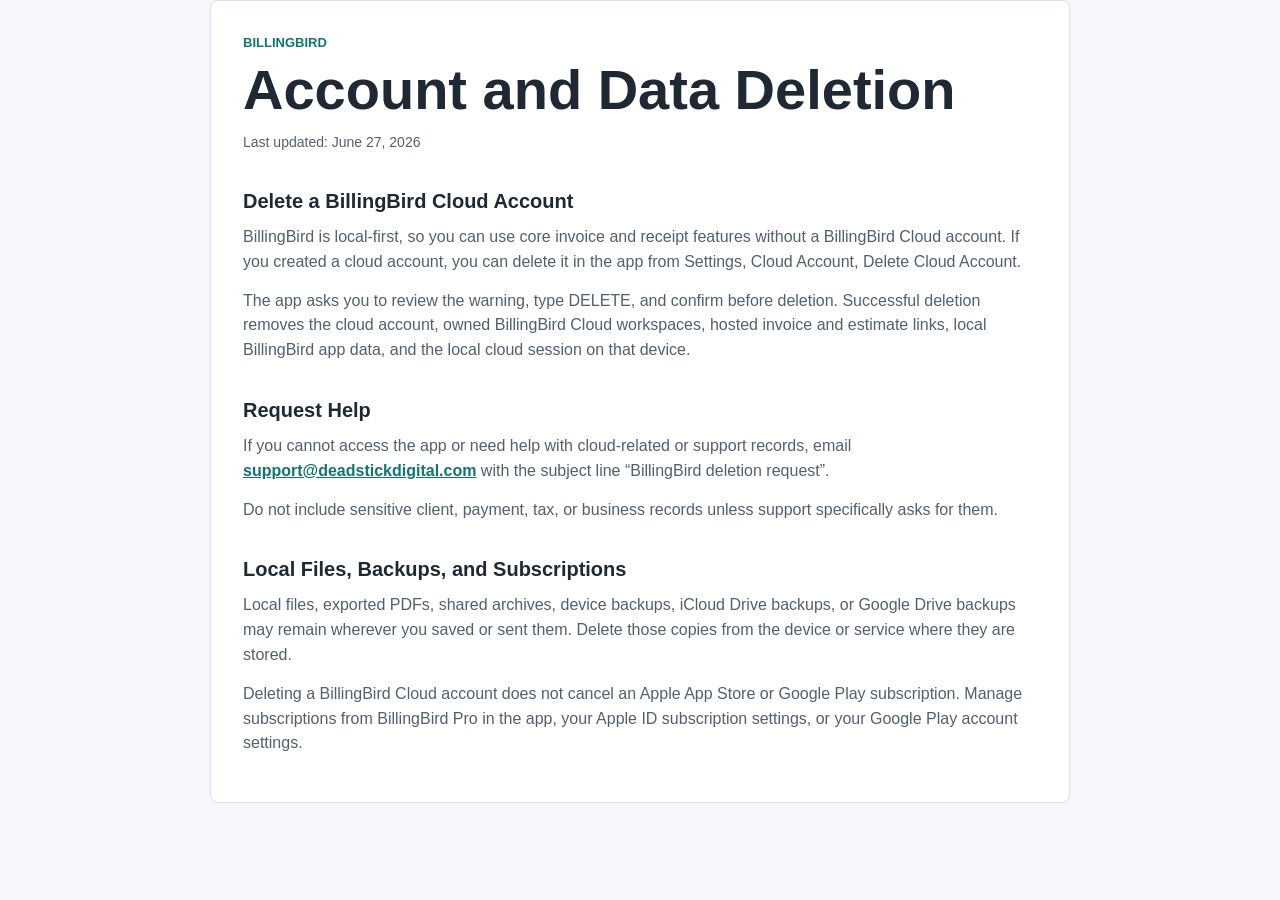
==== docs/account-deletion.html @ d2fde7e1 "Sync latest local work" ====
<!doctype html>
<html lang="en">
  <head>
    <meta charset="utf-8">
    <meta name="viewport" content="width=device-width, initial-scale=1">
    <title>BillingBird Account and Data Deletion</title>
    <link rel="stylesheet" href="./styles.css">
  </head>
  <body>
    <main class="page document">
      <p class="eyebrow">BillingBird</p>
      <h1>Account and Data Deletion</h1>
      <p class="updated">Last updated: June 27, 2026</p>

      <h2>Delete a BillingBird Cloud Account</h2>
      <p>
        BillingBird is local-first, so you can use core invoice and receipt features without
        a BillingBird Cloud account. If you created a cloud account, you can delete it in the
        app from Settings, Cloud Account, Delete Cloud Account.
      </p>
      <p>
        The app asks you to review the warning, type DELETE, and confirm before deletion.
        Successful deletion removes the cloud account, owned BillingBird Cloud workspaces,
        hosted invoice and estimate links, local BillingBird app data, and the local cloud
        session on that device.
      </p>

      <h2>Request Help</h2>
      <p>
        If you cannot access the app or need help with cloud-related or support records,
        email <a href="mailto:support@deadstickdigital.com">support@deadstickdigital.com</a>
        with the subject line “BillingBird deletion request”.
      </p>
      <p>
        Do not include sensitive client, payment, tax, or business records unless support
        specifically asks for them.
      </p>

      <h2>Local Files, Backups, and Subscriptions</h2>
      <p>
        Local files, exported PDFs, shared archives, device backups, iCloud Drive backups, or
        Google Drive backups may remain wherever you saved or sent them. Delete those copies
        from the device or service where they are stored.
      </p>
      <p>
        Deleting a BillingBird Cloud account does not cancel an Apple App Store or Google Play
        subscription. Manage subscriptions from BillingBird Pro in the app, your Apple ID
        subscription settings, or your Google Play account settings.
      </p>
    </main>
  </body>
</html>
---- docs/styles.css ----
:root {
  color-scheme: light;
  --ink: #1f2933;
  --muted: #52606d;
  --line: #d9e2ec;
  --accent: #0f766e;
  --surface: #ffffff;
  --background: #f5f7fa;
}

* {
  box-sizing: border-box;
}

body {
  margin: 0;
  background: var(--background);
  color: var(--ink);
  font-family: -apple-system, BlinkMacSystemFont, "Segoe UI", sans-serif;
  line-height: 1.55;
}

a {
  color: var(--accent);
  font-weight: 700;
}

.page {
  max-width: 860px;
  margin: 0 auto;
  padding: 48px 20px 72px;
}

.hero,
.document {
  background: var(--surface);
  border: 1px solid var(--line);
  border-radius: 8px;
  padding: 32px;
}

.eyebrow {
  margin: 0 0 8px;
  color: var(--accent);
  font-size: 13px;
  font-weight: 800;
  letter-spacing: 0;
  text-transform: uppercase;
}

h1 {
  margin: 0 0 14px;
  font-size: clamp(32px, 8vw, 56px);
  line-height: 1.02;
  letter-spacing: 0;
}

h2 {
  margin: 32px 0 8px;
  font-size: 20px;
  letter-spacing: 0;
}

p {
  margin: 0 0 14px;
  color: var(--muted);
  font-size: 16px;
}

.updated {
  color: var(--muted);
  font-size: 14px;
}

.actions {
  display: flex;
  flex-wrap: wrap;
  gap: 12px;
  margin-top: 24px;
}

.actions a {
  display: inline-flex;
  min-height: 44px;
  align-items: center;
  border: 1px solid var(--line);
  border-radius: 8px;
  padding: 0 16px;
  background: #f8fafc;
  text-decoration: none;
}

@media (max-width: 560px) {
  .page {
    padding: 24px 12px 48px;
  }

  .hero,
  .document {
    padding: 22px;
  }
}
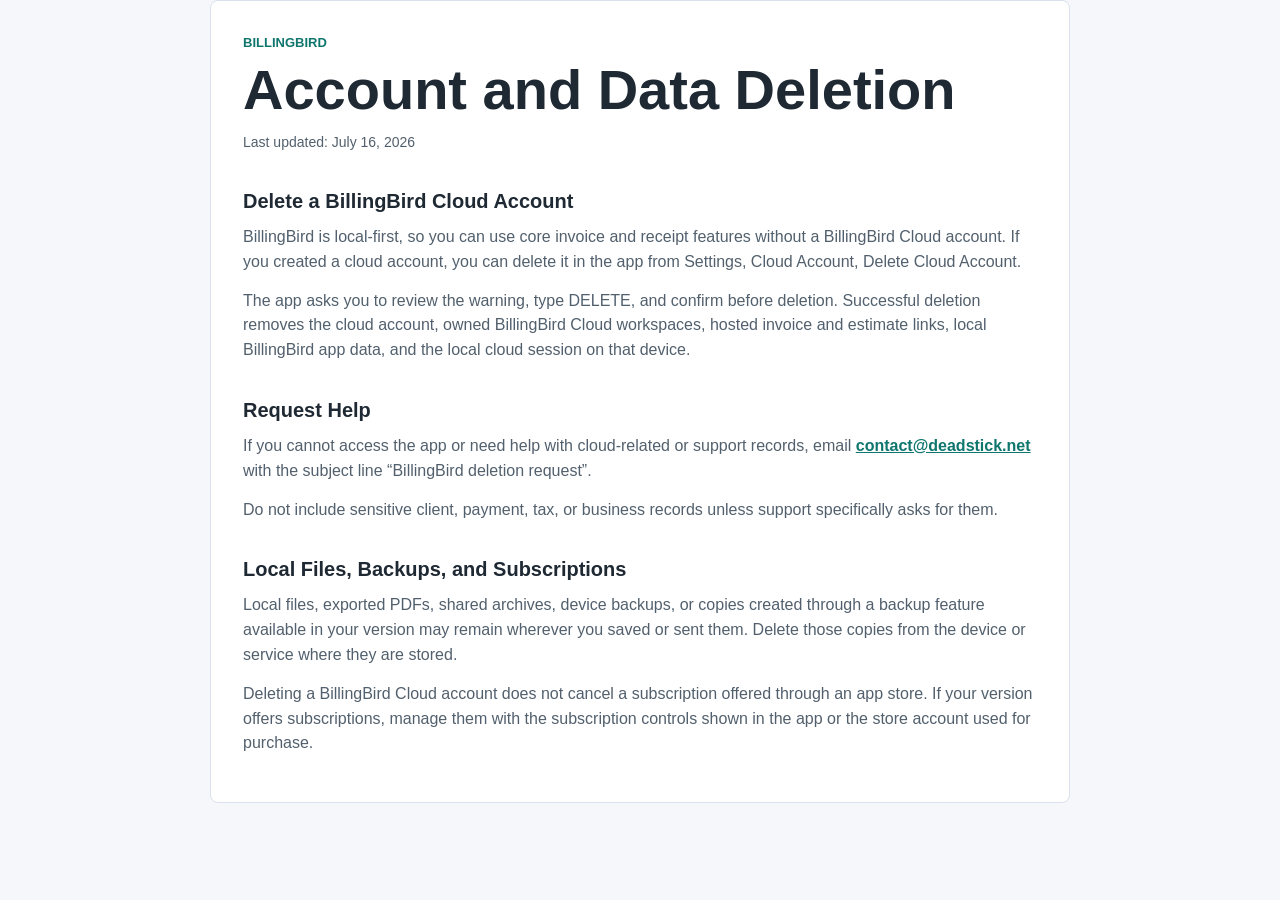
==== commit ca807de7: "docs: Google Play listing, store assets and page updates Co-Authored-By: Claude Sonnet 5.5 <noreply@" ====
--- a/docs/account-deletion.html
+++ b/docs/account-deletion.html
@@ -1,4 +1,4 @@
-<!doctype html>
+<!DOCTYPE html>
 <html lang="en">
   <head>
     <meta charset="utf-8">
@@ -10,7 +10,7 @@
     <main class="page document">
       <p class="eyebrow">BillingBird</p>
       <h1>Account and Data Deletion</h1>
-      <p class="updated">Last updated: June 27, 2026</p>
+      <p class="updated">Last updated: July 16, 2026</p>
 
       <h2>Delete a BillingBird Cloud Account</h2>
       <p>
@@ -28,7 +28,7 @@
       <h2>Request Help</h2>
       <p>
         If you cannot access the app or need help with cloud-related or support records,
-        email <a href="mailto:support@deadstickdigital.com">support@deadstickdigital.com</a>
+        email <a href="mailto:contact@deadstick.net">contact@deadstick.net</a>
         with the subject line “BillingBird deletion request”.
       </p>
       <p>
@@ -38,14 +38,14 @@
 
       <h2>Local Files, Backups, and Subscriptions</h2>
       <p>
-        Local files, exported PDFs, shared archives, device backups, iCloud Drive backups, or
-        Google Drive backups may remain wherever you saved or sent them. Delete those copies
-        from the device or service where they are stored.
+        Local files, exported PDFs, shared archives, device backups, or copies created through a
+        backup feature available in your version may remain wherever you saved or sent them.
+        Delete those copies from the device or service where they are stored.
       </p>
       <p>
-        Deleting a BillingBird Cloud account does not cancel an Apple App Store or Google Play
-        subscription. Manage subscriptions from BillingBird Pro in the app, your Apple ID
-        subscription settings, or your Google Play account settings.
+        Deleting a BillingBird Cloud account does not cancel a subscription offered through an
+        app store. If your version offers subscriptions, manage them with the subscription
+        controls shown in the app or the store account used for purchase.
       </p>
     </main>
   </body>
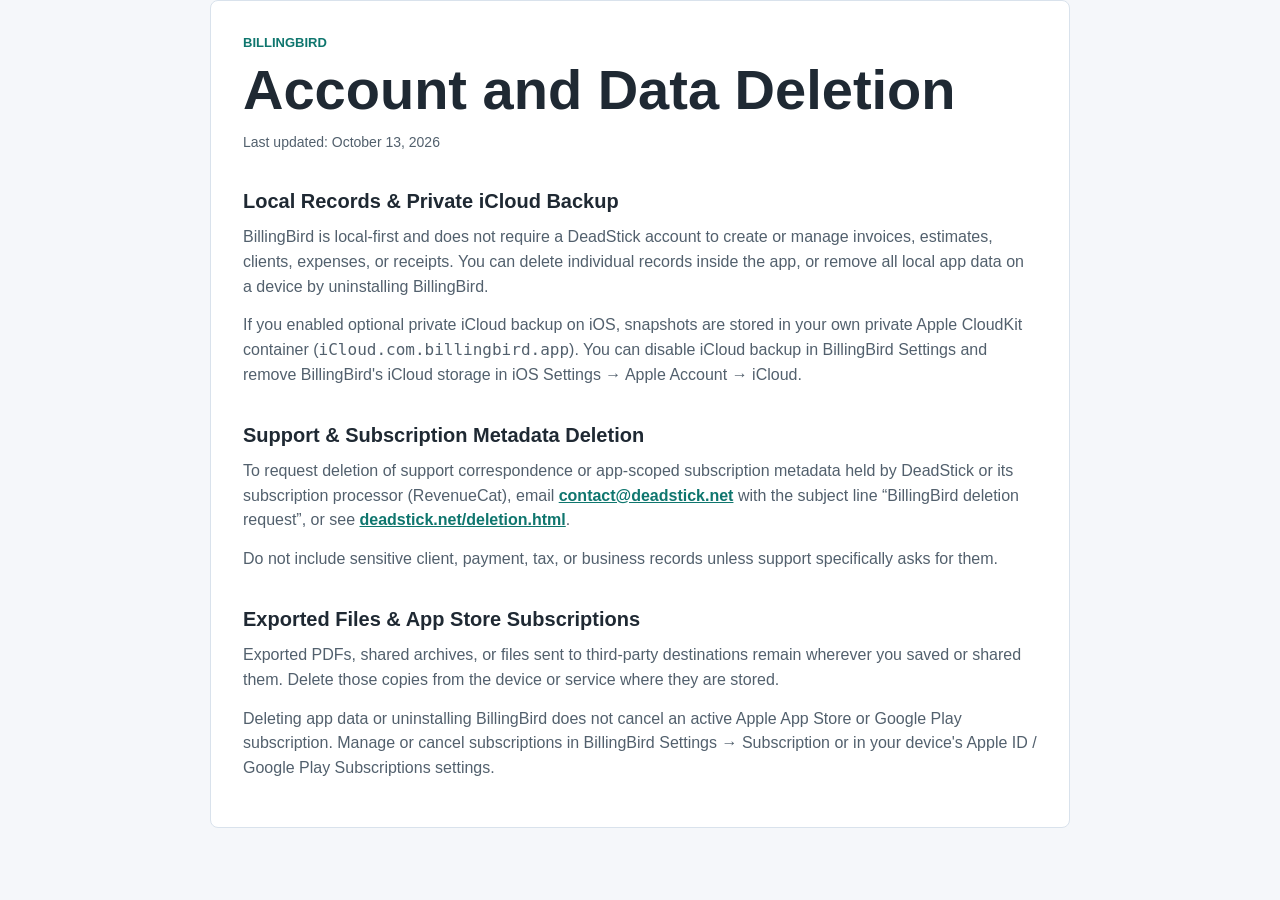
==== commit 7ecbda72: "docs: align BillingBird store pages with 1.0.3 RevenueCat and CloudKit privacy disclosures" ====
--- a/docs/account-deletion.html
+++ b/docs/account-deletion.html
@@ -10,42 +10,44 @@
     <main class="page document">
       <p class="eyebrow">BillingBird</p>
       <h1>Account and Data Deletion</h1>
-      <p class="updated">Last updated: July 16, 2026</p>
+      <p class="updated">Last updated: October 13, 2026</p>
 
-      <h2>Delete a BillingBird Cloud Account</h2>
+      <h2>Local Records &amp; Private iCloud Backup</h2>
       <p>
-        BillingBird is local-first, so you can use core invoice and receipt features without
-        a BillingBird Cloud account. If you created a cloud account, you can delete it in the
-        app from Settings, Cloud Account, Delete Cloud Account.
+        BillingBird is local-first and does not require a DeadStick account to create or manage
+        invoices, estimates, clients, expenses, or receipts. You can delete individual records
+        inside the app, or remove all local app data on a device by uninstalling BillingBird.
       </p>
       <p>
-        The app asks you to review the warning, type DELETE, and confirm before deletion.
-        Successful deletion removes the cloud account, owned BillingBird Cloud workspaces,
-        hosted invoice and estimate links, local BillingBird app data, and the local cloud
-        session on that device.
+        If you enabled optional private iCloud backup on iOS, snapshots are stored in your own
+        private Apple CloudKit container (<code>iCloud.com.billingbird.app</code>). You can
+        disable iCloud backup in BillingBird Settings and remove BillingBird's iCloud storage in
+        iOS Settings &rarr; Apple Account &rarr; iCloud.
       </p>
 
-      <h2>Request Help</h2>
+      <h2>Support &amp; Subscription Metadata Deletion</h2>
       <p>
-        If you cannot access the app or need help with cloud-related or support records,
-        email <a href="mailto:contact@deadstick.net">contact@deadstick.net</a>
-        with the subject line “BillingBird deletion request”.
+        To request deletion of support correspondence or app-scoped subscription metadata held
+        by DeadStick or its subscription processor (RevenueCat), email
+        <a href="mailto:contact@deadstick.net">contact@deadstick.net</a>
+        with the subject line “BillingBird deletion request”, or see
+        <a href="https://www.deadstick.net/deletion.html">deadstick.net/deletion.html</a>.
       </p>
       <p>
         Do not include sensitive client, payment, tax, or business records unless support
         specifically asks for them.
       </p>
 
-      <h2>Local Files, Backups, and Subscriptions</h2>
+      <h2>Exported Files &amp; App Store Subscriptions</h2>
       <p>
-        Local files, exported PDFs, shared archives, device backups, or copies created through a
-        backup feature available in your version may remain wherever you saved or sent them.
-        Delete those copies from the device or service where they are stored.
+        Exported PDFs, shared archives, or files sent to third-party destinations remain
+        wherever you saved or shared them. Delete those copies from the device or service where
+        they are stored.
       </p>
       <p>
-        Deleting a BillingBird Cloud account does not cancel a subscription offered through an
-        app store. If your version offers subscriptions, manage them with the subscription
-        controls shown in the app or the store account used for purchase.
+        Deleting app data or uninstalling BillingBird does not cancel an active Apple App Store
+        or Google Play subscription. Manage or cancel subscriptions in BillingBird Settings
+        &rarr; Subscription or in your device's Apple ID / Google Play Subscriptions settings.
       </p>
     </main>
   </body>
